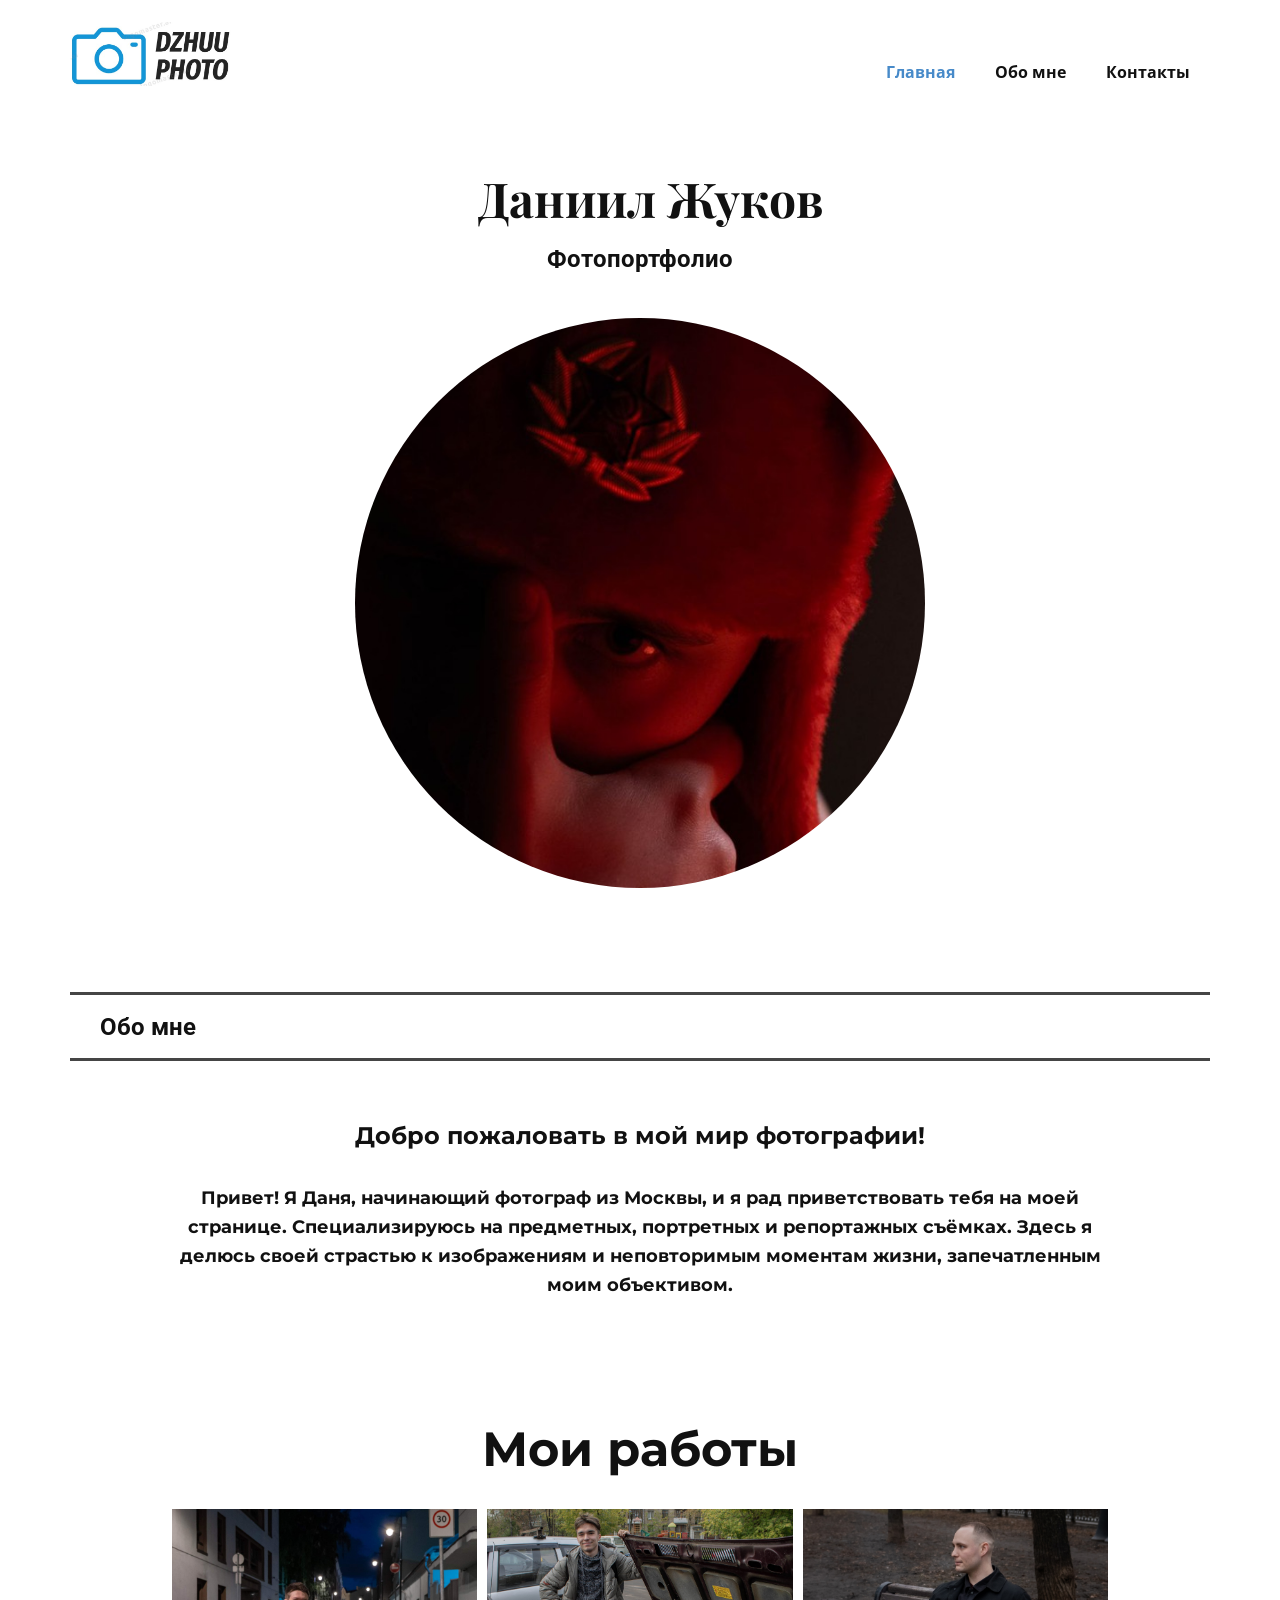
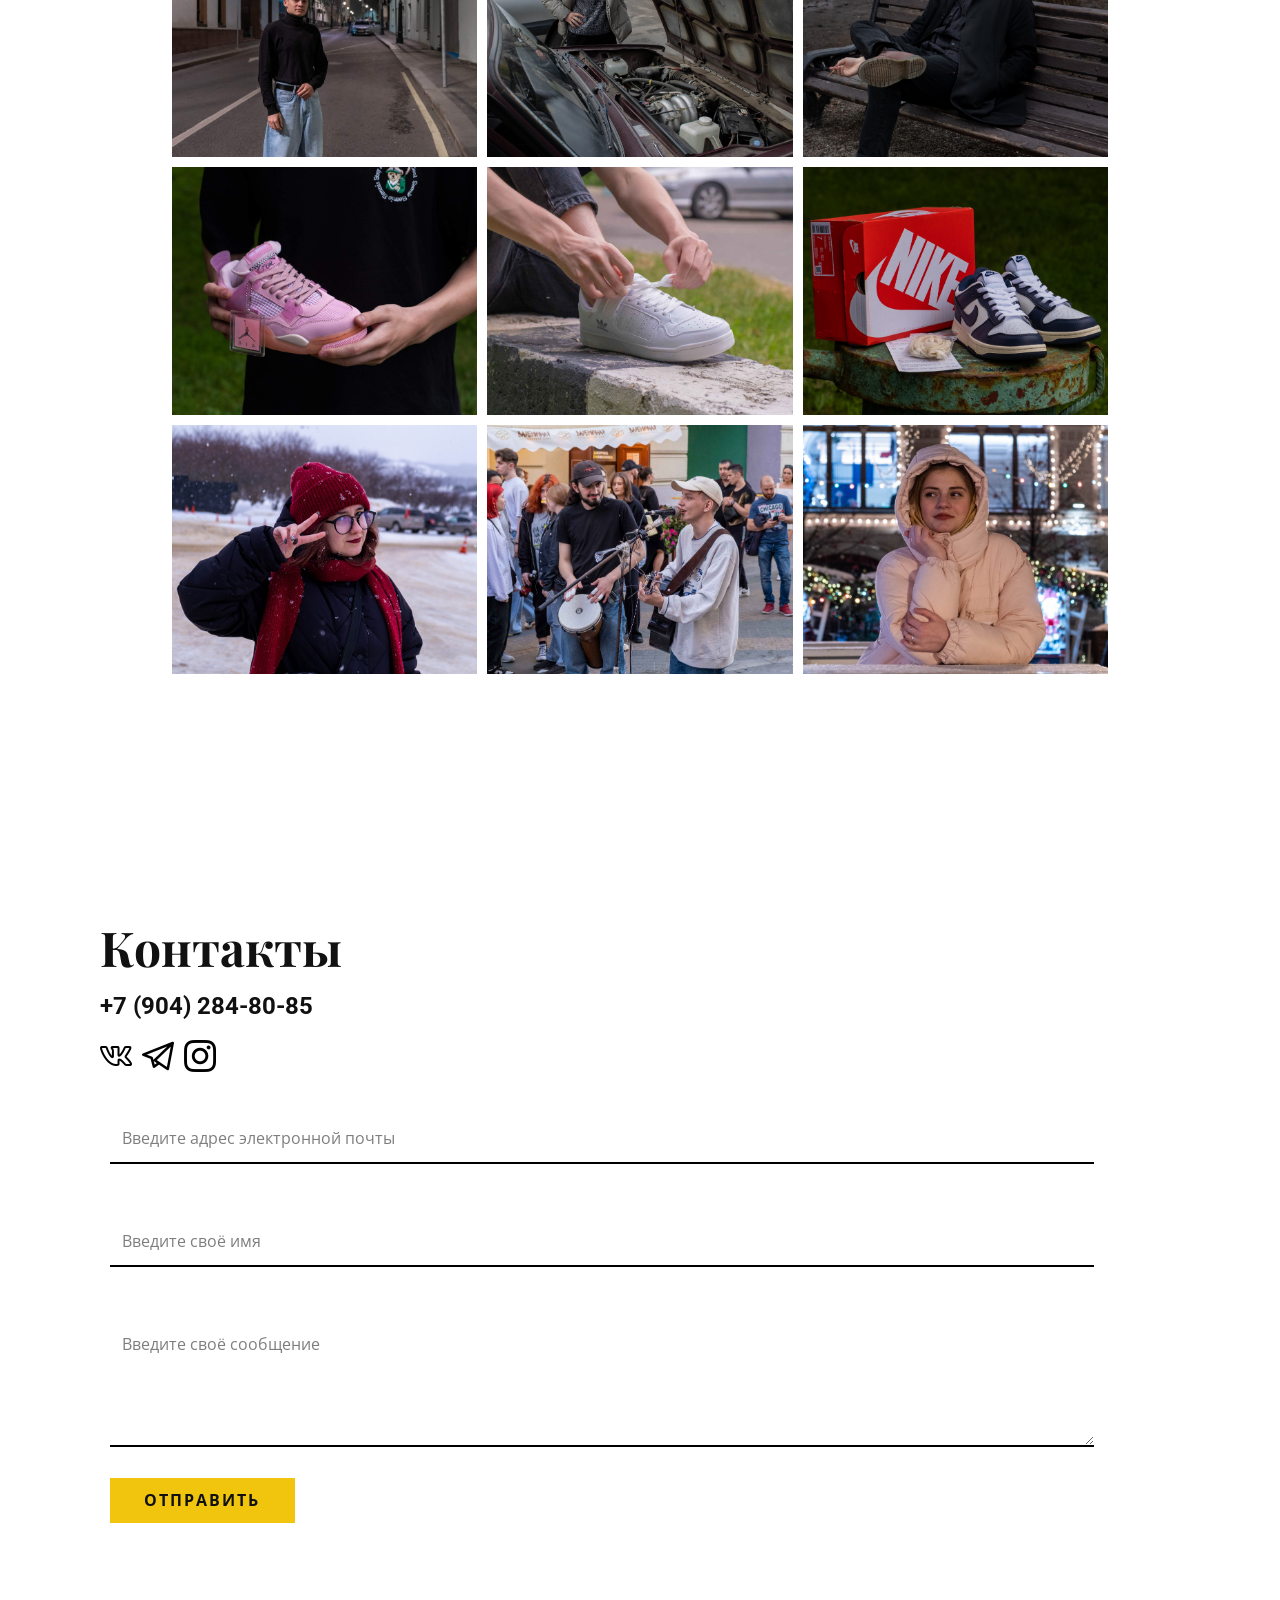
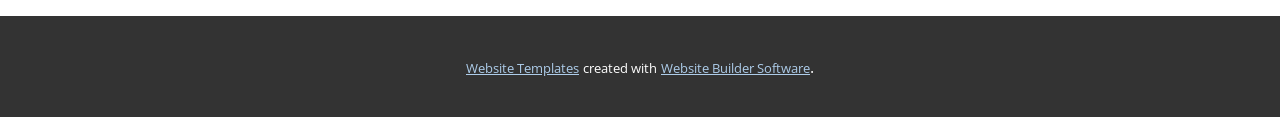
==== Главная.html @ 71fa7f08 "Add files via upload" ====
<!DOCTYPE html>
<html style="font-size: 16px;" lang="ru"><head>
    <meta name="viewport" content="width=device-width, initial-scale=1.0">
    <meta charset="utf-8">
    <meta name="keywords" content="Даниил Жуков​, ​Добро пожаловать в мой мир фотографии!Привет! Я Даня, начинающий фотограф из Москвы, и я рад приветствовать тебя на моей странице. Специализируюсь на предметных, портретных и репортажных съёмках. Здесь я делюсь своей страстью к изображениям и неповторимым моментам жизни, запечатленным моим объективом.">
    <meta name="description" content="">
    <title>Главная</title>
    <link rel="stylesheet" href="nicepage.css" media="screen">
<link rel="stylesheet" href="Главная.css" media="screen">
    <script class="u-script" type="text/javascript" src="jquery.js" defer=""></script>
    <script class="u-script" type="text/javascript" src="nicepage.js" defer=""></script>
    <meta name="generator" content="Nicepage 6.7.6, nicepage.com">
    <meta name="referrer" content="origin">
    <link id="u-theme-google-font" rel="stylesheet" href="https://fonts.googleapis.com/css?family=Roboto:100,100i,300,300i,400,400i,500,500i,700,700i,900,900i|Open+Sans:300,300i,400,400i,500,500i,600,600i,700,700i,800,800i">
    <link id="u-page-google-font" rel="stylesheet" href="https://fonts.googleapis.com/css?family=Playfair+Display:400,400i,500,500i,600,600i,700,700i,800,800i,900,900i|Montserrat:100,100i,200,200i,300,300i,400,400i,500,500i,600,600i,700,700i,800,800i,900,900i">
    
    
    
    
    
    
    <script type="application/ld+json">{
		"@context": "http://schema.org",
		"@type": "Organization",
		"name": "",
		"logo": "images/2024-04-02234435.jpg"
}</script>
    <meta name="theme-color" content="#478ac9">
    <meta property="og:title" content="Главная">
    <meta property="og:type" content="website">
  <meta data-intl-tel-input-cdn-path="intlTelInput/"></head>
  <body data-path-to-root="./" data-include-products="false" class="u-body u-xl-mode" data-lang="ru"><header class="u-clearfix u-header u-header" id="sec-635e"><div class="u-clearfix u-sheet u-valign-middle u-sheet-1">
        <a href="https://nicepage.com" class="u-image u-logo u-image-1" data-image-width="592" data-image-height="235">
          <img src="images/2024-04-02234435.jpg" class="u-logo-image u-logo-image-1">
        </a>
        <nav class="u-menu u-menu-one-level u-offcanvas u-menu-1">
          <div class="menu-collapse" style="font-size: 1rem; letter-spacing: 0px; font-weight: 700;">
            <a class="u-button-style u-custom-left-right-menu-spacing u-custom-padding-bottom u-custom-top-bottom-menu-spacing u-nav-link u-text-active-palette-1-base u-text-hover-palette-2-base" href="#">
              <svg class="u-svg-link" viewBox="0 0 24 24"><use xmlns:xlink="http://www.w3.org/1999/xlink" xlink:href="#menu-hamburger"></use></svg>
              <svg class="u-svg-content" version="1.1" id="menu-hamburger" viewBox="0 0 16 16" x="0px" y="0px" xmlns:xlink="http://www.w3.org/1999/xlink" xmlns="http://www.w3.org/2000/svg"><g><rect y="1" width="16" height="2"></rect><rect y="7" width="16" height="2"></rect><rect y="13" width="16" height="2"></rect>
</g></svg>
            </a>
          </div>
          <div class="u-custom-menu u-nav-container">
            <ul class="u-nav u-unstyled u-nav-1"><li class="u-nav-item"><a class="u-button-style u-nav-link u-text-active-palette-1-base u-text-hover-palette-2-base" href="Главная.html" style="padding: 10px 20px;">Главная</a>
</li><li class="u-nav-item"><a class="u-button-style u-nav-link u-text-active-palette-1-base u-text-hover-palette-2-base" href="Обо-мне.html" style="padding: 10px 20px;">Обо мне</a>
</li><li class="u-nav-item"><a class="u-button-style u-nav-link u-text-active-palette-1-base u-text-hover-palette-2-base" href="Контакты.html" style="padding: 10px 20px;">Контакты</a>
</li></ul>
          </div>
          <div class="u-custom-menu u-nav-container-collapse">
            <div class="u-black u-container-style u-inner-container-layout u-opacity u-opacity-95 u-sidenav">
              <div class="u-inner-container-layout u-sidenav-overflow">
                <div class="u-menu-close"></div>
                <ul class="u-align-center u-nav u-popupmenu-items u-unstyled u-nav-2"><li class="u-nav-item"><a class="u-button-style u-nav-link" href="Главная.html">Главная</a>
</li><li class="u-nav-item"><a class="u-button-style u-nav-link" href="Обо-мне.html">Обо мне</a>
</li><li class="u-nav-item"><a class="u-button-style u-nav-link" href="Контакты.html">Контакты</a>
</li></ul>
              </div>
            </div>
            <div class="u-black u-menu-overlay u-opacity u-opacity-70"></div>
          </div>
        </nav>
      </div></header>
    <section class="u-align-center u-clearfix u-section-1" id="carousel_c3a3">
      <div class="u-clearfix u-sheet u-valign-middle u-sheet-1">
        <h2 class="u-custom-font u-font-playfair-display u-text u-text-1">&nbsp; Даниил Жуков </h2>
        <h4 class="u-text u-text-2">Фотопортфолио </h4>
        <div alt="" class="u-image u-image-circle u-image-1" data-image-width="640" data-image-height="640"></div>
      </div>
    </section>
    <section class="u-align-center u-clearfix u-section-2" id="carousel_6acb">
      <div class="u-clearfix u-sheet u-sheet-1">
        <div class="data-layout-selected u-clearfix u-expanded-width u-layout-wrap u-layout-wrap-1">
          <div class="u-layout">
            <div class="u-layout-row">
              <div class="u-container-style u-layout-cell u-shape-rectangle u-size-60 u-layout-cell-1">
                <div class="u-container-layout u-valign-top u-container-layout-1">
                  <h5 class="u-text u-text-default u-text-1">Обо мне<br>
                  </h5>
                  <div class="u-border-3 u-border-grey-dark-1 u-expanded-width u-line u-line-horizontal u-line-1"></div>
                </div>
              </div>
            </div>
          </div>
        </div>
        <div class="u-border-3 u-border-grey-dark-1 u-expanded-width u-line u-line-horizontal u-line-2"></div>
        <h2 class="u-custom-font u-font-montserrat u-text u-text-2">
          <span style="font-size: 1.5rem;">Добро пожаловать в мой мир фотографии!<br>
          </span>
          <br>Привет! Я Даня, начинающий фотограф из Москвы, и я рад приветствовать тебя на моей странице. Специализируюсь на предметных, портретных и репортажных съёмках. Здесь я делюсь своей страстью к изображениям и неповторимым моментам жизни, запечатленным моим объективом.
        </h2>
      </div>
    </section>
    <section class="u-align-center u-clearfix u-section-3" id="carousel_bce5">
      <div class="u-clearfix u-sheet u-sheet-1">
        <h3 class="u-custom-font u-font-montserrat u-text u-text-1">Мои работы </h3>
        <div class="u-gallery u-layout-grid u-lightbox u-show-text-on-hover u-gallery-1">
          <div class="u-gallery-inner u-gallery-inner-1">
            <div class="u-effect-fade u-gallery-item">
              <div class="u-back-slide u-back-slide-1">
                <img class="u-back-image u-expanded u-back-image-1" src="images/DSCF0863_11zon.jpg">
              </div>
              <div class="u-over-slide u-shading u-over-slide-1"></div>
            </div>
            <div class="u-effect-fade u-gallery-item">
              <div class="u-back-slide u-back-slide-2">
                <img class="u-back-image u-expanded u-back-image-2" src="images/IMG_9691.jpg">
              </div>
              <div class="u-over-slide u-shading u-over-slide-2"></div>
            </div>
            <div class="u-effect-fade u-gallery-item">
              <div class="u-back-slide u-back-slide-3">
                <img class="u-back-image u-expanded u-back-image-3" src="images/IMG_20240403_001235.jpg">
              </div>
              <div class="u-over-slide u-shading u-over-slide-3"></div>
            </div>
            <div class="u-effect-fade u-gallery-item">
              <div class="u-back-slide u-back-slide-4">
                <img class="u-back-image u-expanded u-back-image-4" src="images/DSCF1659_11zon.jpg">
              </div>
              <div class="u-over-slide u-shading u-over-slide-4"></div>
            </div>
            <div class="u-effect-fade u-gallery-item">
              <div class="u-back-slide u-back-slide-5">
                <img class="u-back-image u-expanded u-back-image-5" src="images/DSCF1604_11zon.jpg">
              </div>
              <div class="u-over-slide u-shading u-over-slide-5"></div>
            </div>
            <div class="u-effect-fade u-gallery-item">
              <div class="u-back-slide u-back-slide-6">
                <img class="u-back-image u-expanded u-back-image-6" src="images/DSCF1672_11zon.jpg">
              </div>
              <div class="u-over-slide u-shading u-over-slide-6"></div>
            </div>
            <div class="u-effect-fade u-gallery-item">
              <div class="u-back-slide u-back-slide-7">
                <img class="u-back-image u-expanded u-back-image-7" src="images/DSCF9001.jpg">
              </div>
              <div class="u-over-slide u-shading u-over-slide-7"></div>
            </div>
            <div class="u-effect-fade u-gallery-item">
              <div class="u-back-slide u-back-slide-8">
                <img class="u-back-image u-expanded u-back-image-8" src="images/DSCF1800_11zon.jpg">
              </div>
              <div class="u-over-slide u-shading u-over-slide-8"></div>
            </div>
            <div class="u-effect-fade u-gallery-item">
              <div class="u-back-slide u-back-slide-9">
                <img class="u-back-image u-expanded u-back-image-9" src="images/DSCF8954.jpg">
              </div>
              <div class="u-over-slide u-shading u-over-slide-9"></div>
            </div>
          </div>
        </div>
      </div>
    </section>
    <section class="u-clearfix u-section-4" id="carousel_bf47">
      <div class="u-clearfix u-sheet u-sheet-1">
        <div class="data-layout-selected u-clearfix u-expanded-width u-layout-wrap u-layout-wrap-1">
          <div class="u-layout">
            <div class="u-layout-row">
              <div class="u-container-style u-layout-cell u-left-cell u-size-60 u-layout-cell-1">
                <div class="u-container-layout u-container-layout-1">
                  <h3 class="u-custom-font u-font-playfair-display u-text u-text-1">Контакты </h3>
                  <h5 class="u-text u-text-2">+7 (904) 284-80-85<br>
                  </h5>
                  <div class="u-social-icons u-spacing-10 u-social-icons-1">
                    <a class="u-social-url" title="Вконтакте" target="_blank" href="https://vk.com/danilzhuu"><span class="u-file-icon u-icon u-social-facebook u-social-icon u-icon-1"><img src="images/2111828.png" alt=""></span>
                    </a>
                    <a class="u-social-url" title="Telegram" target="_blank" href="t.me/danilzhuu"><span class="u-file-icon u-icon u-social-icon u-social-twitter u-icon-2"><img src="images/87413.png" alt=""></span>
                    </a>
                    <a class="u-social-url" title="instagram" target="_blank" href="https://www.instagram.com/dzhuu_ph"><span class="u-file-icon u-icon u-social-icon u-social-instagram u-icon-3"><img src="images/1384031.png" alt=""></span>
                    </a>
                  </div>
                  <div class="u-form u-form-1">
                    <form action="https://forms.nicepagesrv.com/v2/form/process" class="u-clearfix u-form-spacing-30 u-form-vertical u-inner-form" style="padding: 10px" source="email" name="form">
                      <div class="u-form-email u-form-group u-form-partition-factor-2 u-form-group-1">
                        <label for="email-319a" class="u-label u-text-body-alt-color u-label-1">Email</label>
                        <input type="email" placeholder="Введите адрес электронной почты" id="email-319a" name="email" class="u-border-2 u-border-black u-border-no-left u-border-no-right u-border-no-top u-input u-input-rectangle" required="">
                      </div>
                      <div class="u-form-group u-form-name u-form-partition-factor-2 u-form-group-2">
                        <label for="name-319a" class="u-label u-text-body-alt-color u-label-2">Name</label>
                        <input type="text" placeholder="Введите своё имя" id="name-319a" name="name" class="u-border-2 u-border-black u-border-no-left u-border-no-right u-border-no-top u-input u-input-rectangle" required="">
                      </div>
                      <div class="u-form-group u-form-message u-form-group-3">
                        <label for="message-319a" class="u-label u-text-body-alt-color u-label-3">Message</label>
                        <textarea placeholder="Введите своё сообщение" rows="4" cols="50" id="message-319a" name="message" class="u-border-2 u-border-black u-border-no-left u-border-no-right u-border-no-top u-input u-input-rectangle" required=""></textarea>
                      </div>
                      <div class="u-align-left u-form-group u-form-submit u-form-group-4">
                        <a href="#" class="u-btn u-btn-submit u-button-style u-palette-3-base u-btn-1">Отправить </a>
                        <input type="submit" value="submit" class="u-form-control-hidden">
                      </div>
                      <div class="u-form-send-message u-form-send-success"> Thank you! Your message has been sent. </div>
                      <div class="u-form-send-error u-form-send-message"> Unable to send your message. Please fix errors then try again. </div>
                      <input type="hidden" value="" name="recaptchaResponse">
                      <input type="hidden" name="formServices" value="ee36b013-bbe3-04a9-a1ce-b9edbb7ffe36">
                    </form>
                  </div>
                </div>
              </div>
            </div>
          </div>
        </div>
      </div>
    </section>
    
    
    
    
    <section class="u-backlink u-clearfix u-grey-80">
      <a class="u-link" href="https://nicepage.com/website-templates" target="_blank">
        <span>Website Templates</span>
      </a>
      <p class="u-text">
        <span>created with</span>
      </p>
      <a class="u-link" href="" target="_blank">
        <span>Website Builder Software</span>
      </a>. 
    </section>
  
</body></html>
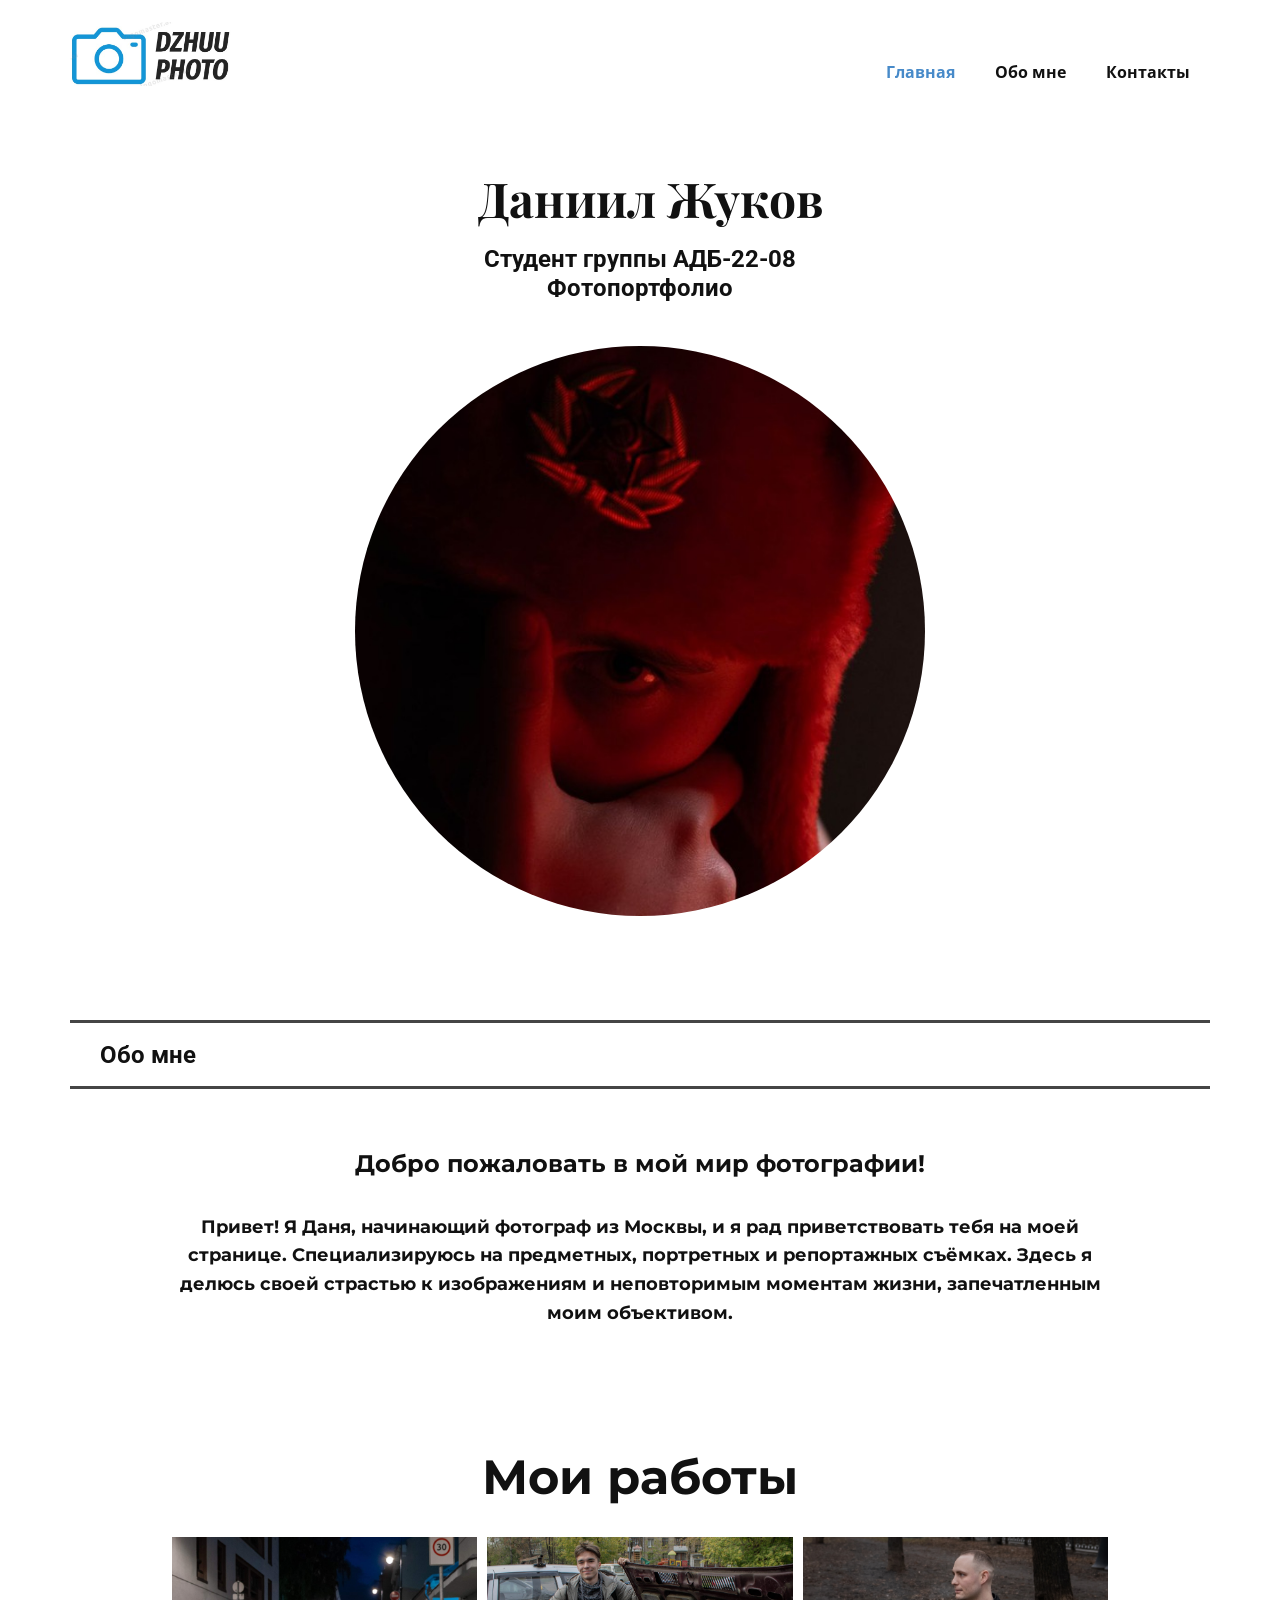
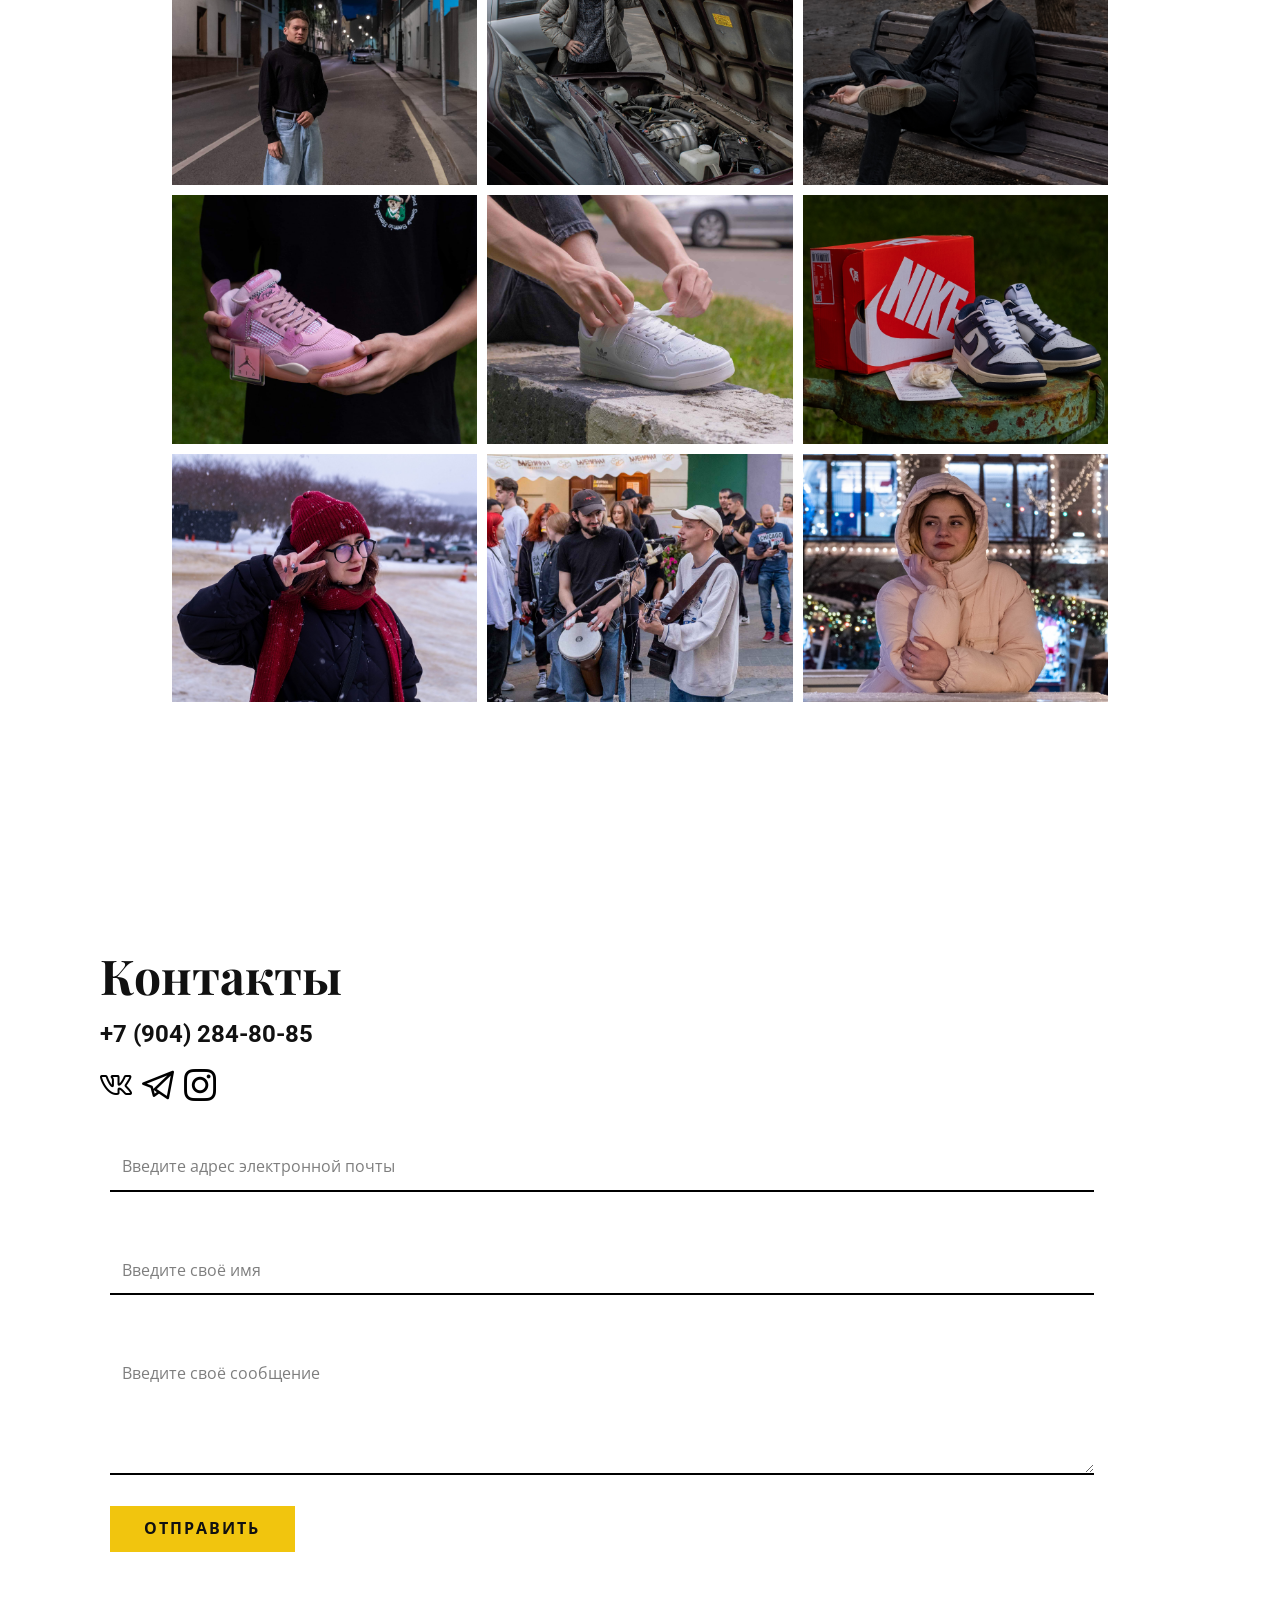
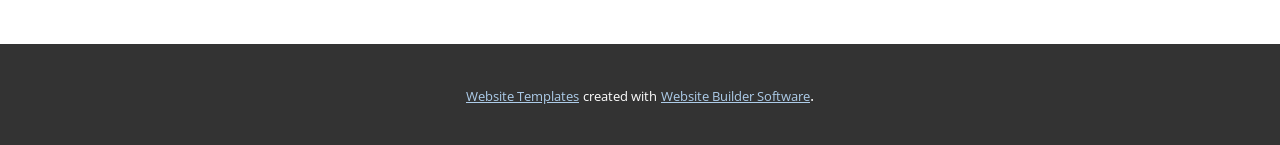
==== commit d8887250: "Add files via upload" ====
--- a/Главная.html
+++ b/Главная.html
@@ -64,7 +64,8 @@
     <section class="u-align-center u-clearfix u-section-1" id="carousel_c3a3">
       <div class="u-clearfix u-sheet u-valign-middle u-sheet-1">
         <h2 class="u-custom-font u-font-playfair-display u-text u-text-1">&nbsp; Даниил Жуков </h2>
-        <h4 class="u-text u-text-2">Фотопортфолио </h4>
+        <h4 class="u-text u-text-2">Студент группы АДБ-22-08<br>Фотопортфолио 
+        </h4>
         <div alt="" class="u-image u-image-circle u-image-1" data-image-width="640" data-image-height="640"></div>
       </div>
     </section>
@@ -167,7 +168,7 @@
                   <div class="u-social-icons u-spacing-10 u-social-icons-1">
                     <a class="u-social-url" title="Вконтакте" target="_blank" href="https://vk.com/danilzhuu"><span class="u-file-icon u-icon u-social-facebook u-social-icon u-icon-1"><img src="images/2111828.png" alt=""></span>
                     </a>
-                    <a class="u-social-url" title="Telegram" target="_blank" href="t.me/danilzhuu"><span class="u-file-icon u-icon u-social-icon u-social-twitter u-icon-2"><img src="images/87413.png" alt=""></span>
+                    <a class="u-social-url" title="Telegram" target="_blank" href="https://t.me/danilzhuu"><span class="u-file-icon u-icon u-social-icon u-social-twitter u-icon-2"><img src="images/87413.png" alt=""></span>
                     </a>
                     <a class="u-social-url" title="instagram" target="_blank" href="https://www.instagram.com/dzhuu_ph"><span class="u-file-icon u-icon u-social-icon u-social-instagram u-icon-3"><img src="images/1384031.png" alt=""></span>
                     </a>
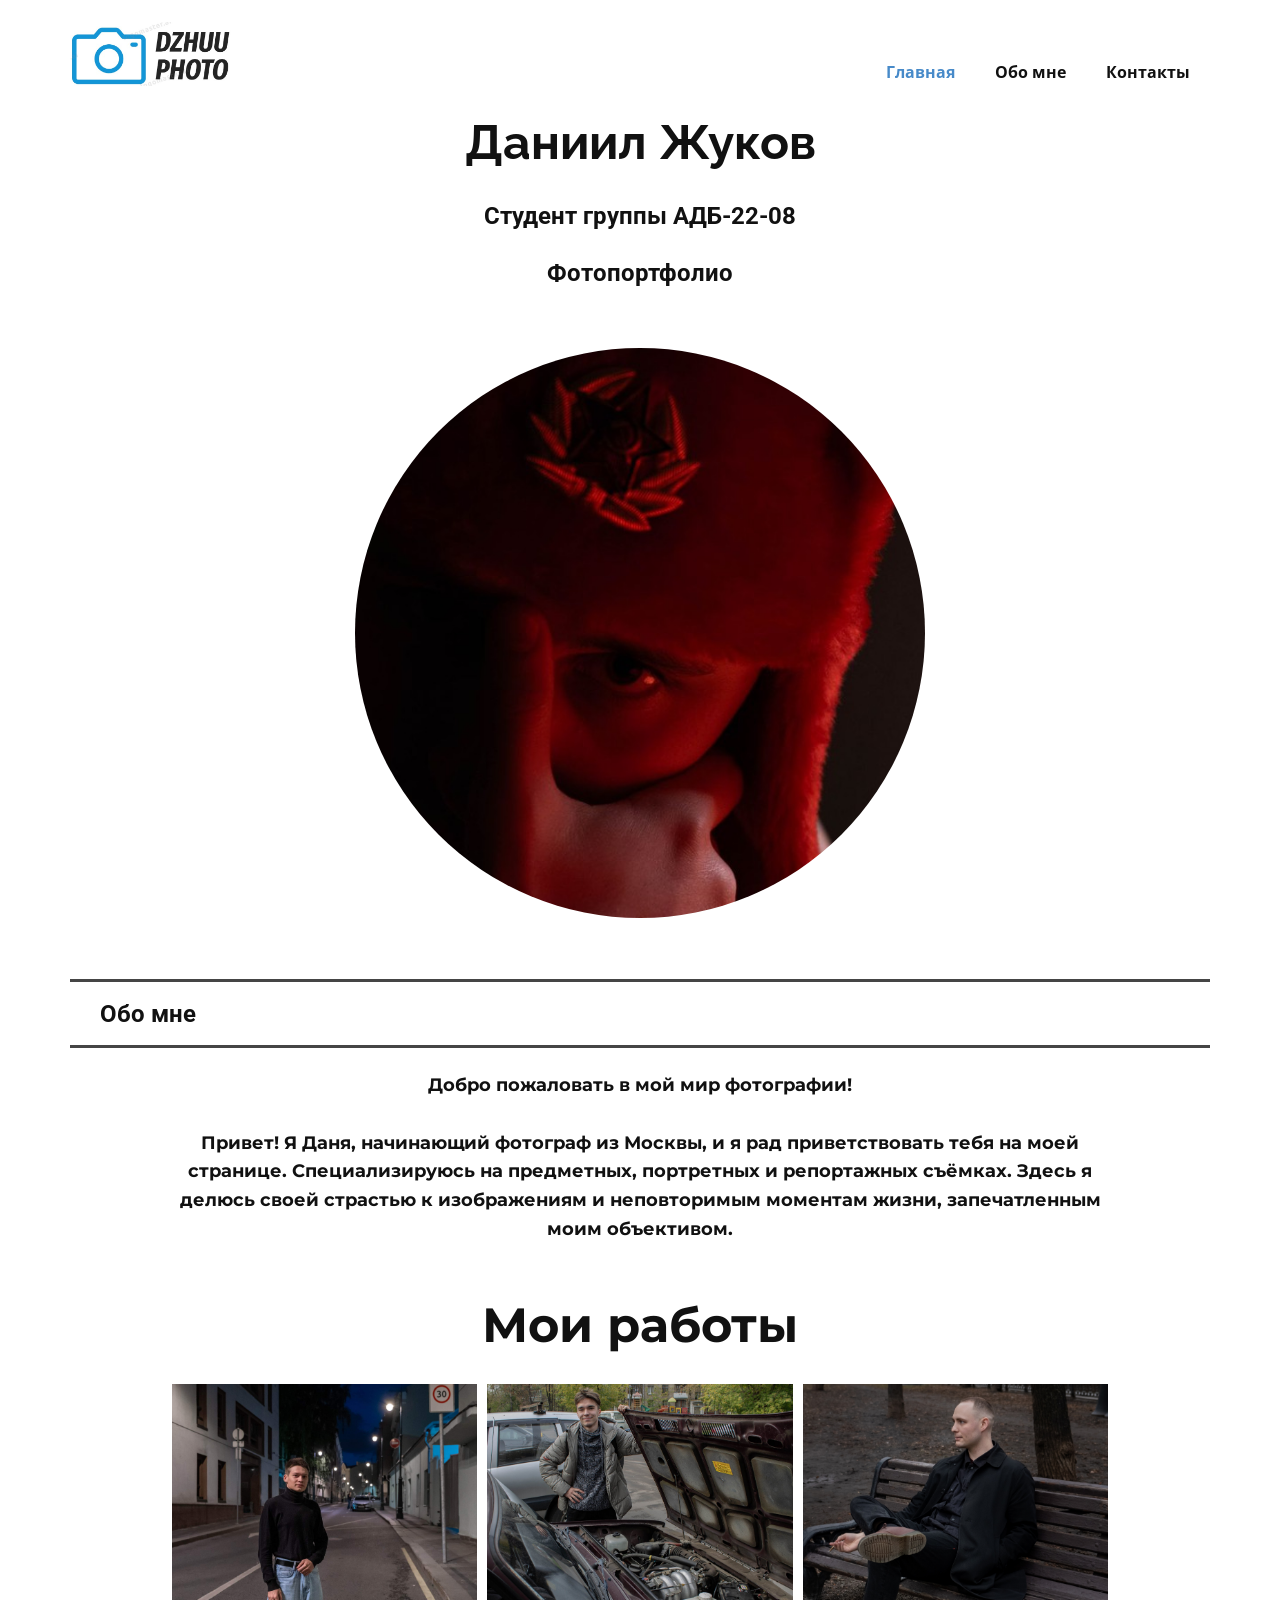
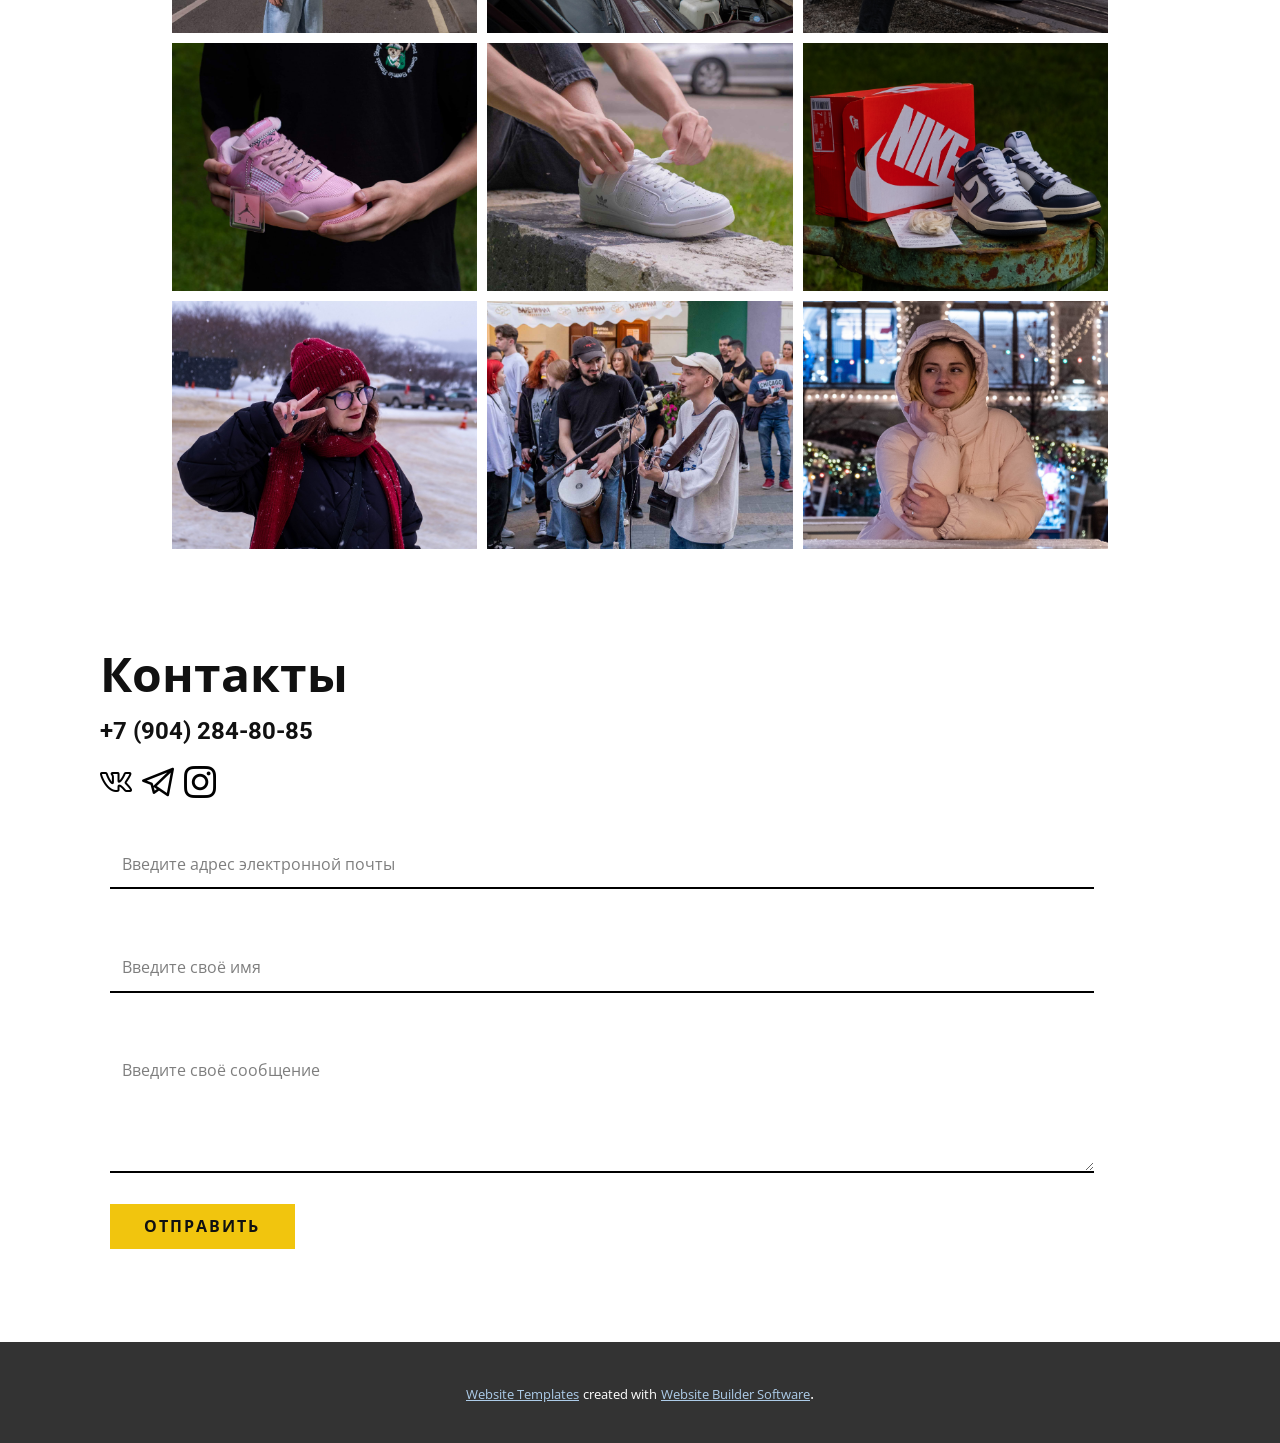
==== commit 746930b8: "Add files via upload" ====
--- a/Главная.html
+++ b/Главная.html
@@ -12,7 +12,7 @@
     <meta name="generator" content="Nicepage 6.7.6, nicepage.com">
     <meta name="referrer" content="origin">
     <link id="u-theme-google-font" rel="stylesheet" href="https://fonts.googleapis.com/css?family=Roboto:100,100i,300,300i,400,400i,500,500i,700,700i,900,900i|Open+Sans:300,300i,400,400i,500,500i,600,600i,700,700i,800,800i">
-    <link id="u-page-google-font" rel="stylesheet" href="https://fonts.googleapis.com/css?family=Playfair+Display:400,400i,500,500i,600,600i,700,700i,800,800i,900,900i|Montserrat:100,100i,200,200i,300,300i,400,400i,500,500i,600,600i,700,700i,800,800i,900,900i">
+    <link id="u-page-google-font" rel="stylesheet" href="https://fonts.googleapis.com/css?family=Raleway:100,100i,200,200i,300,300i,400,400i,500,500i,600,600i,700,700i,800,800i,900,900i|Montserrat:100,100i,200,200i,300,300i,400,400i,500,500i,600,600i,700,700i,800,800i,900,900i|Open+Sans:300,300i,400,400i,500,500i,600,600i,700,700i,800,800i">
     
     
     
@@ -62,15 +62,18 @@
         </nav>
       </div></header>
     <section class="u-align-center u-clearfix u-section-1" id="carousel_c3a3">
-      <div class="u-clearfix u-sheet u-valign-middle u-sheet-1">
-        <h2 class="u-custom-font u-font-playfair-display u-text u-text-1">&nbsp; Даниил Жуков </h2>
-        <h4 class="u-text u-text-2">Студент группы АДБ-22-08<br>Фотопортфолио 
+      <div class="u-clearfix u-sheet u-sheet-1">
+        <h2 class="u-align-center-xs u-custom-font u-font-raleway u-text u-text-1">Даниил Жуков </h2>
+        <h4 class="u-text u-text-2">
+          <br>Студент группы АДБ-22-08<br>
+          <br>Фотопортфолио 
         </h4>
         <div alt="" class="u-image u-image-circle u-image-1" data-image-width="640" data-image-height="640"></div>
       </div>
     </section>
     <section class="u-align-center u-clearfix u-section-2" id="carousel_6acb">
       <div class="u-clearfix u-sheet u-sheet-1">
+        <div class="u-border-3 u-border-grey-dark-1 u-expanded-width u-line u-line-horizontal u-line-1"></div>
         <div class="data-layout-selected u-clearfix u-expanded-width u-layout-wrap u-layout-wrap-1">
           <div class="u-layout">
             <div class="u-layout-row">
@@ -78,22 +81,19 @@
                 <div class="u-container-layout u-valign-top u-container-layout-1">
                   <h5 class="u-text u-text-default u-text-1">Обо мне<br>
                   </h5>
-                  <div class="u-border-3 u-border-grey-dark-1 u-expanded-width u-line u-line-horizontal u-line-1"></div>
+                  <div class="u-border-3 u-border-grey-dark-1 u-expanded-width u-line u-line-horizontal u-line-2"></div>
                 </div>
               </div>
             </div>
           </div>
         </div>
-        <div class="u-border-3 u-border-grey-dark-1 u-expanded-width u-line u-line-horizontal u-line-2"></div>
-        <h2 class="u-custom-font u-font-montserrat u-text u-text-2">
-          <span style="font-size: 1.5rem;">Добро пожаловать в мой мир фотографии!<br>
-          </span>
+        <h2 class="u-align-center-xs u-custom-font u-font-montserrat u-text u-text-2"> Добро пожаловать в мой мир фотографии!<br>
           <br>Привет! Я Даня, начинающий фотограф из Москвы, и я рад приветствовать тебя на моей странице. Специализируюсь на предметных, портретных и репортажных съёмках. Здесь я делюсь своей страстью к изображениям и неповторимым моментам жизни, запечатленным моим объективом.
         </h2>
       </div>
     </section>
     <section class="u-align-center u-clearfix u-section-3" id="carousel_bce5">
-      <div class="u-clearfix u-sheet u-sheet-1">
+      <div class="u-clearfix u-sheet u-valign-middle-lg u-valign-middle-md u-valign-middle-sm u-valign-middle-xs u-sheet-1">
         <h3 class="u-custom-font u-font-montserrat u-text u-text-1">Мои работы </h3>
         <div class="u-gallery u-layout-grid u-lightbox u-show-text-on-hover u-gallery-1">
           <div class="u-gallery-inner u-gallery-inner-1">
@@ -156,13 +156,13 @@
       </div>
     </section>
     <section class="u-clearfix u-section-4" id="carousel_bf47">
-      <div class="u-clearfix u-sheet u-sheet-1">
+      <div class="u-clearfix u-sheet u-valign-middle-xs u-sheet-1">
         <div class="data-layout-selected u-clearfix u-expanded-width u-layout-wrap u-layout-wrap-1">
           <div class="u-layout">
             <div class="u-layout-row">
               <div class="u-container-style u-layout-cell u-left-cell u-size-60 u-layout-cell-1">
                 <div class="u-container-layout u-container-layout-1">
-                  <h3 class="u-custom-font u-font-playfair-display u-text u-text-1">Контакты </h3>
+                  <h3 class="u-custom-font u-font-open-sans u-text u-text-1">Контакты </h3>
                   <h5 class="u-text u-text-2">+7 (904) 284-80-85<br>
                   </h5>
                   <div class="u-social-icons u-spacing-10 u-social-icons-1">
@@ -173,7 +173,7 @@
                     <a class="u-social-url" title="instagram" target="_blank" href="https://www.instagram.com/dzhuu_ph"><span class="u-file-icon u-icon u-social-icon u-social-instagram u-icon-3"><img src="images/1384031.png" alt=""></span>
                     </a>
                   </div>
-                  <div class="u-form u-form-1">
+                  <div class="u-expanded-width-sm u-expanded-width-xs u-form u-form-1">
                     <form action="https://forms.nicepagesrv.com/v2/form/process" class="u-clearfix u-form-spacing-30 u-form-vertical u-inner-form" style="padding: 10px" source="email" name="form">
                       <div class="u-form-email u-form-group u-form-partition-factor-2 u-form-group-1">
                         <label for="email-319a" class="u-label u-text-body-alt-color u-label-1">Email</label>
--- a/nicepage.css
+++ b/nicepage.css
@@ -42586,6 +42586,7 @@
 .u-header .u-nav-1 {
   font-size: 1rem;
   font-weight: 700;
+  letter-spacing: normal;
 }
 
 .u-header .u-nav-2 {
@@ -42598,10 +42599,6 @@
 
   .u-header .u-menu-1 {
     width: auto;
-  }
-
-  .u-header .u-nav-1 {
-    letter-spacing: normal;
   }
 }
 
--- a/Главная.css
+++ b/Главная.css
@@ -1,19 +1,19 @@
 .u-section-1 .u-sheet-1 {
-  min-height: 836px;
+  min-height: 865px;
 }
 
 .u-section-1 .u-text-1 {
   letter-spacing: 0px;
   font-size: 3rem;
   font-weight: 700;
-  margin: 60px 0 0;
+  margin: 4px 0 0;
 }
 
 .u-section-1 .u-text-2 {
   letter-spacing: 0px;
   font-weight: 700;
   text-transform: none;
-  margin: 20px 0 0;
+  margin: 4px 0 0;
 }
 
 .u-section-1 .u-image-1 {
@@ -21,7 +21,7 @@
   height: 570px;
   background-image: url("images/photo_2024-01-12_01-26-54.jpg");
   background-position: 50% 50%;
-  margin: 44px auto 60px 285px;
+  margin: 60px auto 60px 285px;
 }
 
 @media (max-width: 1199px) {
@@ -48,7 +48,7 @@
 
 @media (max-width: 767px) {
   .u-section-1 .u-sheet-1 {
-    min-height: 806px;
+    min-height: 869px;
   }
 
   .u-section-1 .u-image-1 {
@@ -60,11 +60,14 @@
 
 @media (max-width: 575px) {
   .u-section-1 .u-sheet-1 {
-    min-height: 606px;
+    min-height: 601px;
   }
 
   .u-section-1 .u-text-1 {
-    width: 340px;
+    font-size: 2.25rem;
+    width: auto;
+    margin-left: 0;
+    margin-right: 0;
   }
 
   .u-section-1 .u-image-1 {
@@ -72,11 +75,17 @@
     height: 340px;
   }
 }.u-section-2 .u-sheet-1 {
-  min-height: 407px;
+  min-height: 288px;
+}
+
+.u-section-2 .u-line-1 {
+  margin-top: 1px;
+  margin-bottom: 0;
+  transform-origin: right center 0px;
 }
 
 .u-section-2 .u-layout-wrap-1 {
-  margin-top: 44px;
+  margin-top: -3px;
   margin-bottom: 0;
 }
 
@@ -94,48 +103,44 @@
   margin: 0 auto 0 30px;
 }
 
-.u-section-2 .u-line-1 {
+.u-section-2 .u-line-2 {
   margin-top: 16px;
   margin-bottom: 0;
   transform-origin: right center 0px;
 }
 
-.u-section-2 .u-line-2 {
-  margin-top: -69px;
-  margin-bottom: 0;
-  height: 3px;
-  transform-origin: right center 0px;
-  margin-left: 0;
-}
-
 .u-section-2 .u-text-2 {
   font-size: 1.125rem;
   line-height: 1.6;
   font-weight: 700;
-  margin: 122px 100px 55px;
+  margin: 23px 100px;
 }
 
 @media (max-width: 1199px) {
   .u-section-2 .u-sheet-1 {
-    min-height: 619px;
+    min-height: 300px;
+  }
+
+  .u-section-2 .u-line-1 {
+    margin-top: -1px;
+    height: 3px;
+  }
+
+  .u-section-2 .u-layout-wrap-1 {
+    margin-top: -2px;
   }
 
   .u-section-2 .u-layout-cell-1 {
     min-height: 57px;
   }
 
-  .u-section-2 .u-line-1 {
-    transform-origin: right center;
-  }
-
   .u-section-2 .u-line-2 {
     transform-origin: right center;
-    margin-left: initial;
   }
 
   .u-section-2 .u-text-2 {
-    margin-left: 0;
-    margin-right: 0;
+    width: auto;
+    margin: 30px 0 29px;
   }
 }
 
@@ -144,6 +149,14 @@
     min-height: 493px;
   }
 
+  .u-section-2 .u-line-1 {
+    margin-top: 31px;
+  }
+
+  .u-section-2 .u-layout-wrap-1 {
+    margin-top: 10px;
+  }
+
   .u-section-2 .u-layout-cell-1 {
     min-height: 100px;
   }
@@ -151,16 +164,42 @@
 
 @media (max-width: 767px) {
   .u-section-2 .u-sheet-1 {
-    min-height: 550px;
+    min-height: 352px;
+  }
+
+  .u-section-2 .u-line-1 {
+    margin-top: 1px;
+  }
+
+  .u-section-2 .u-layout-wrap-1 {
+    margin-top: -1px;
+  }
+
+  .u-section-2 .u-layout-cell-1 {
+    min-height: 68px;
+  }
+
+  .u-section-2 .u-text-2 {
+    margin-top: 36px;
+    margin-bottom: 15px;
   }
 }
 
 @media (max-width: 575px) {
+  .u-section-2 .u-sheet-1 {
+    min-height: 498px;
+  }
+
+  .u-section-2 .u-layout-wrap-1 {
+    margin-top: -4px;
+  }
+
   .u-section-2 .u-text-2 {
-    font-size: 2.25rem;
+    margin-top: 40px;
+    margin-bottom: 16px;
   }
 }.u-section-3 .u-sheet-1 {
-  min-height: 1074px;
+  min-height: 948px;
 }
 
 .u-section-3 .u-text-1 {
@@ -168,7 +207,7 @@
   font-size: 3rem;
   text-transform: none;
   font-weight: 700;
-  margin: 66px 0 0;
+  margin: 30px 0 0;
 }
 
 .u-section-3 .u-gallery-1 {
@@ -301,9 +340,19 @@
   padding: 20px;
 }
 
+@media (max-width: 1199px) {
+  .u-section-3 .u-sheet-1 {
+    min-height: 912px;
+  }
+
+  .u-section-3 .u-gallery-1 {
+    margin-bottom: 30px;
+  }
+}
+
 @media (max-width: 991px) {
   .u-section-3 .u-sheet-1 {
-    min-height: 1793px;
+    min-height: 1631px;
   }
 
   .u-section-3 .u-gallery-1 {
@@ -319,7 +368,7 @@
 
 @media (max-width: 767px) {
   .u-section-3 .u-sheet-1 {
-    min-height: 4343px;
+    min-height: 4167px;
   }
 
   .u-section-3 .u-text-1 {
@@ -327,7 +376,7 @@
   }
 
   .u-section-3 .u-gallery-1 {
-    grid-template-columns: repeat(1, auto);
+    grid-template-columns: auto;
     width: 540px;
     height: 4034px;
   }
@@ -339,7 +388,7 @@
 
 @media (max-width: 575px) {
   .u-section-3 .u-sheet-1 {
-    min-height: 2879px;
+    min-height: 2703px;
   }
 
   .u-section-3 .u-text-1 {
@@ -351,11 +400,11 @@
     height: 2570px;
   }
 }.u-section-4 .u-sheet-1 {
-  min-height: 786px;
+  min-height: 727px;
 }
 
 .u-section-4 .u-layout-wrap-1 {
-  margin-top: 60px;
+  margin-top: 0;
   margin-bottom: 36px;
 }
 
@@ -446,11 +495,11 @@
 
 @media (max-width: 1199px) {
   .u-section-4 .u-sheet-1 {
-    min-height: 72px;
+    min-height: 726px;
   }
 
   .u-section-4 .u-layout-cell-1 {
-    min-height: 570px;
+    min-height: 690px;
   }
 
   .u-section-4 .u-form-1 {
@@ -459,18 +508,73 @@
 }
 
 @media (max-width: 991px) {
+  .u-section-4 .u-sheet-1 {
+    min-height: 136px;
+  }
+}
+
+@media (max-width: 767px) {
+  .u-section-4 .u-sheet-1 {
+    min-height: 658px;
+  }
+
+  .u-section-4 .u-layout-wrap-1 {
+    margin-bottom: -44px;
+  }
+
+  .u-section-4 .u-layout-cell-1 {
+    min-height: 702px;
+  }
+
+  .u-section-4 .u-container-layout-1 {
+    padding-left: 0;
+    padding-right: 0;
+    padding-bottom: 30px;
+  }
+
+  .u-section-4 .u-text-1 {
+    font-size: 2.25rem;
+    margin-left: 10px;
+    margin-right: 10px;
+  }
+
+  .u-section-4 .u-text-2 {
+    margin-left: 10px;
+    margin-right: 10px;
+  }
+
+  .u-section-4 .u-social-icons-1 {
+    margin-right: 404px;
+    margin-left: 10px;
+  }
+
+  .u-section-4 .u-form-1 {
+    margin-right: initial;
+    margin-left: initial;
+  }
+}
+
+@media (max-width: 575px) {
+  .u-section-4 .u-sheet-1 {
+    min-height: 662px;
+  }
+
+  .u-section-4 .u-layout-wrap-1 {
+    margin-top: 5px;
+    margin-bottom: 5px;
+  }
+
   .u-section-4 .u-layout-cell-1 {
     min-height: 100px;
   }
-}
-
-@media (max-width: 767px) {
-  .u-section-4 .u-container-layout-1 {
-    padding-left: 10px;
-    padding-right: 10px;
-  }
 
   .u-section-4 .u-text-1 {
-    font-size: 2.25rem;
+    margin-left: 0;
+    margin-right: 0;
+  }
+
+  .u-section-4 .u-text-2 {
+    margin-left: 0;
+    margin-right: 0;
   }
 }
